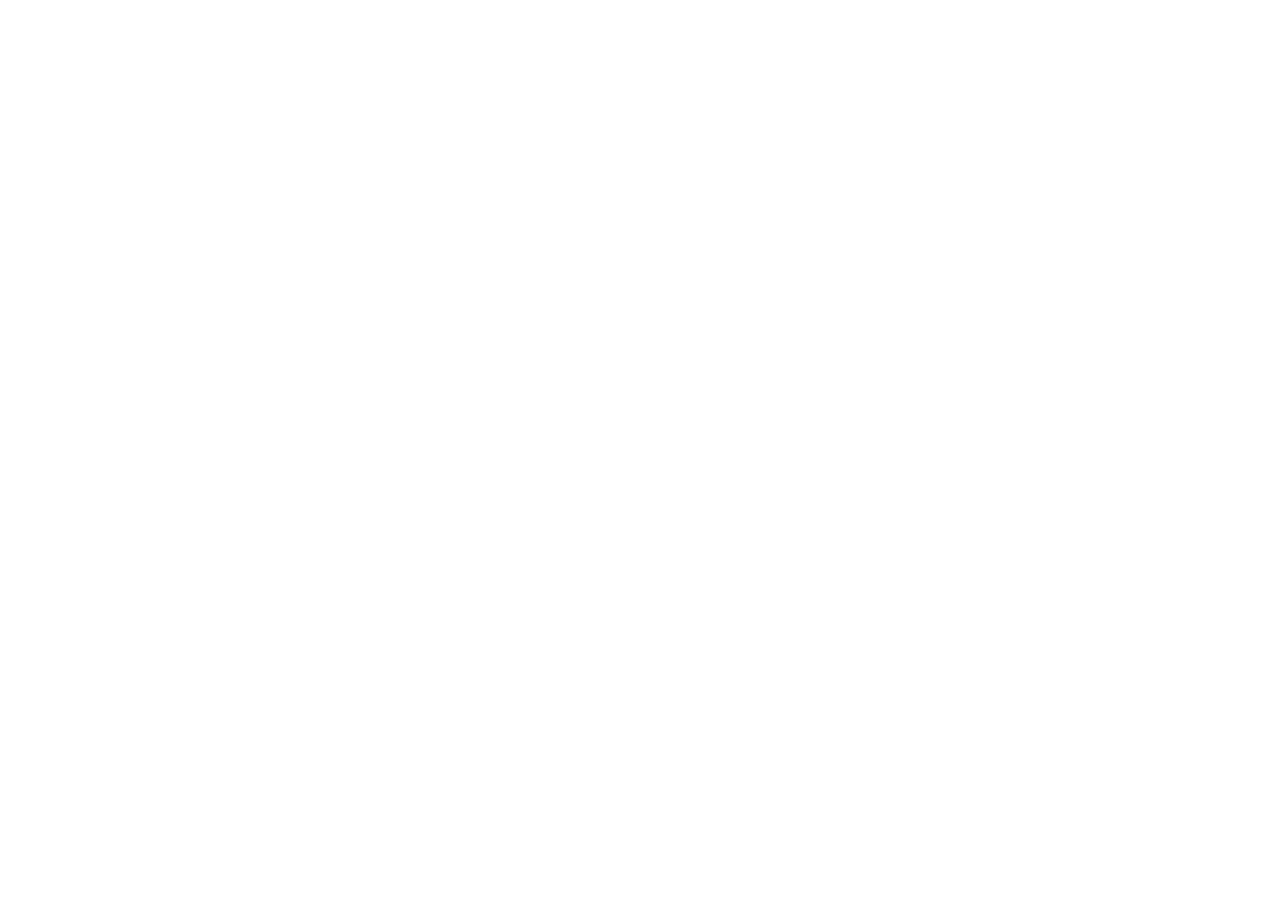
==== index.html @ ec56bc2c "primer guradado" ====
<!DOCTYPE html>
<html lang="es">
<head>
    <meta charset="UTF-8">
    <meta name="viewport" content="width=device-width, initial-scale=1.0">
    <title>PreEngrega📁</title>
</head>
<body>
    
</body>
</html>
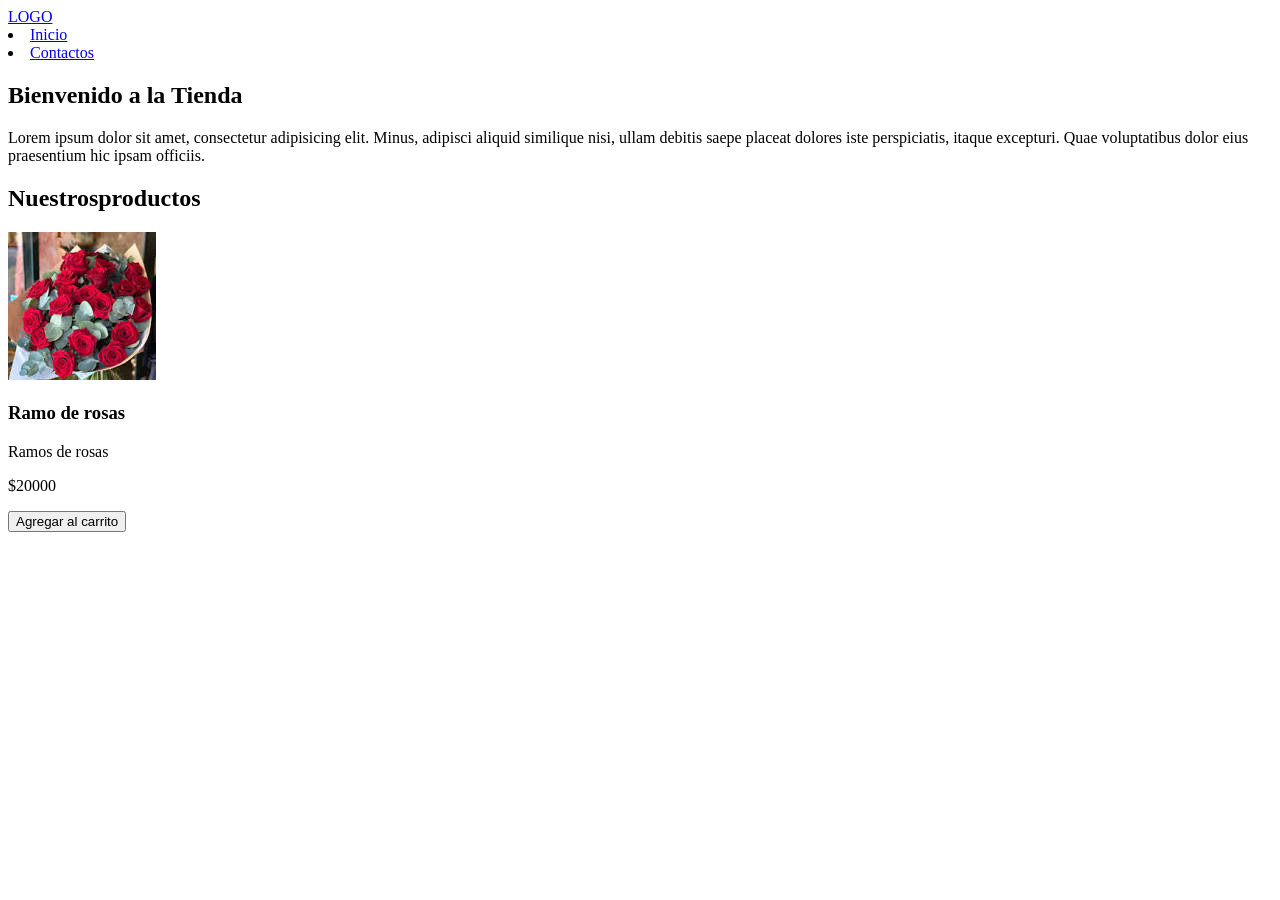
==== commit 63210573: "sesto guardado" ====
--- a/index.html
+++ b/index.html
@@ -4,8 +4,41 @@
     <meta charset="UTF-8">
     <meta name="viewport" content="width=device-width, initial-scale=1.0">
     <title>PreEngrega📁</title>
+    <link rel="stylesheet" href="css/styles.css">
 </head>
 <body>
-    
+    <header>
+        <div class div-logo> <a class="logo" href="/.index.html">LOGO</a></div>
+
+        <nav>
+            <li><a href="./index.html">Inicio</a></li>
+            <li><a href="./pages/contactos.html">Contactos</a></li>
+        </nav>
+
+    </header>
+
+    <main>
+        <section class="inicio">
+            <h1>Bienvenido a la Tienda</h1> 
+            <p>Lorem ipsum dolor sit amet, consectetur adipisicing elit. Minus, adipisci aliquid similique nisi, ullam debitis saepe placeat dolores iste perspiciatis, itaque excepturi. Quae voluptatibus dolor eius praesentium hic ipsam officiis.</p>
+        </section>
+        <section>
+            <h2 class="titulo-productos text-secundary">Nuestrosproductos</h2> 
+            <div class="contenedor-tarjetas">
+
+                <article class="card text dark">
+                <img src="./img/descarga (3).jpg" alt="Rosas">
+                <h3>Ramo de rosas</h3>
+                <p>Ramos de rosas</p>
+                <p>$20000</p>
+                <button class="btn bg-secundary text -dark">Agregar al carrito</button>
+
+                </article>
+
+            </div>
+
+        </section>
+    </main>
+    <footer></footer>
 </body>
 </html>
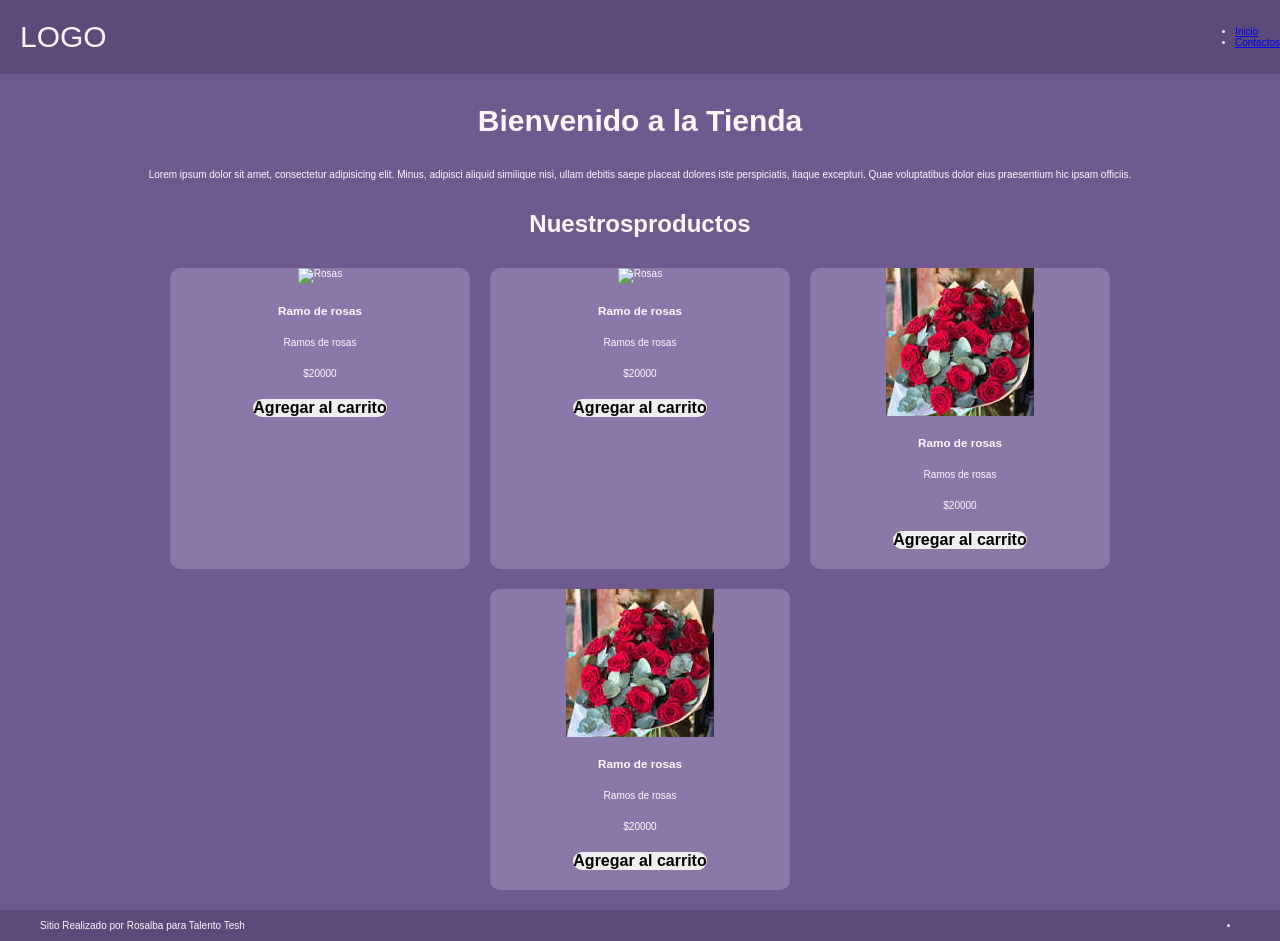
==== commit a88b7424: "7 guaraddado" ====
--- a/index.html
+++ b/index.html
@@ -8,11 +8,13 @@
 </head>
 <body>
     <header>
-        <div class div-logo> <a class="logo" href="/.index.html">LOGO</a></div>
+        <div class div-logo> <a class="logo" href="./index.html">LOGO</a></div>
 
         <nav>
+            <ul>
             <li><a href="./index.html">Inicio</a></li>
             <li><a href="./pages/contactos.html">Contactos</a></li>
+            </ul>
         </nav>
 
     </header>
@@ -27,18 +29,55 @@
             <div class="contenedor-tarjetas">
 
                 <article class="card text dark">
+                <img src="" alt="Rosas">
+                <h3>Ramo de rosas</h3>
+                <p>Ramos de rosas</p>
+                <p>$20000</p>
+                <button class="btn bg-secundary text -dark">Agregar al carrito</button>
+                </article>
+
+
+                <article class="card text dark">
+                <img src="" alt="Rosas">
+                <h3>Ramo de rosas</h3>
+                <p>Ramos de rosas</p>
+                <p>$20000</p>
+                <button class="btn bg-secundary text -dark">Agregar al carrito</button>
+                </article>
+
+
+
+                  <article class="card text dark">
                 <img src="./img/descarga (3).jpg" alt="Rosas">
                 <h3>Ramo de rosas</h3>
                 <p>Ramos de rosas</p>
                 <p>$20000</p>
                 <button class="btn bg-secundary text -dark">Agregar al carrito</button>
+                </article>
 
+
+
+                  <article class="card text dark">
+                <img src="./img/descarga (3).jpg" alt="Rosas">
+                <h3>Ramo de rosas</h3>
+                <p>Ramos de rosas</p>
+                <p>$20000</p>
+                <button class="btn bg-secundary text -dark">Agregar al carrito</button>
                 </article>
+
 
             </div>
 
         </section>
+
     </main>
-    <footer></footer>
+    <footer>
+        <p>Sitio Realizado por Rosalba para Talento Tesh</p>
+        <nav>
+            <ul>
+                <li></li>
+            </ul>
+        </nav>
+    </footer>
 </body>
 </html>
--- a/css/styles.css
+++ b/css/styles.css
@@ -0,0 +1,171 @@
+*{
+margin: 0;
+padding: 0;
+box-sizing: border-box;
+
+}
+
+
+html{
+    font-size: 62.5%;
+
+}
+
+body{
+
+    font-family:"Poppins", sans-serif;
+    font-size: 1.rem;
+    background: #6e5a8e;
+    color: #fff7fb;
+    display: flex;
+    flex-direction: column;
+    min-height: 100vh;
+}
+
+main{
+width: 80%;
+margin: auto;
+padding-bottom: 2rem;
+flex: 1;
+display: flex;
+flex-direction: column;
+align-items: center;
+}
+
+h1{
+    font-size: 3rem;
+    font-weight: 800;
+    line-height: 1.15;
+    margin: 3rem 0;
+}
+
+h2{
+color: #fff7fb;
+font-size: 2.4rem;
+font-weight: 700;
+line-height: 1.2;
+text-align: center;
+margin: 3rem 0;
+}
+
+.btn{
+    border: none;
+    font-size: 1.6rem;
+    font-weight: bold;
+    padding: 1.rem;
+    border-radius: 1rem;
+}
+
+
+header,footer{
+background: #5c4a7a;
+color: #fff7fb;
+width: 100%;
+
+display: flex;
+justify-content: space-between;
+align-items: center;
+
+}
+
+
+footer{
+    padding: 1rem 4rem;
+}
+
+
+.div-logo{
+    margin-left:2rem ;
+    font-weight: bold;
+}
+
+.logo,
+.header-nav a {
+text-decoration: none;
+font-size: 3rem;
+color:inherit;
+display: inline-block;
+padding: 2rem;
+}
+
+.header-nav{
+    margin-right: 2rem;
+
+}
+
+.header-nav ul,
+footer .footer-list{
+    list-style: none;
+    display: flex;
+    gap: 2rem;
+}
+
+
+/* -------------------------------------------------------------------------- */
+/*                                   colores                                  */
+/* -------------------------------------------------------------------------- */
+
+.bg-primary {
+  background-color: #6e5a8e;
+}
+
+.bg-secondary {
+  background-color: #f2c66d;
+}
+
+.text-light {
+  color: #ffffff;
+}
+
+.text-dark {
+  color: #2a1e35;
+}
+
+.text-secondary {
+  color: #f2c66d;
+}
+
+/* -------------------------------------------------------------------------- */
+/*                                    HOME                                    */
+/* -------------------------------------------------------------------------- */
+.inicio{
+    display: flex;
+    justify-content: center;
+    align-items: center;
+    flex-wrap: wrap;
+}
+
+.inicio h1{
+    width: 100%;
+    text-align: center;
+}
+
+.parrafo{
+    width: 80%;
+    text-align: center;
+    font-size: 2rem;
+    padding: 3rem;
+}
+
+
+.contenedor-tarjetas{
+display: flex;
+justify-content: center;
+gap: 2rem;
+flex-wrap: wrap;
+
+}
+
+
+.card{
+    background-color: #8a79a8;
+    width: 30rem;
+    border-radius: 1rem;
+    overflow: hidden;
+
+    display: flex;
+    flex-direction: column;
+    align-items: center;
+    gap: 2rem;
+    padding-bottom: 2rem;
+}
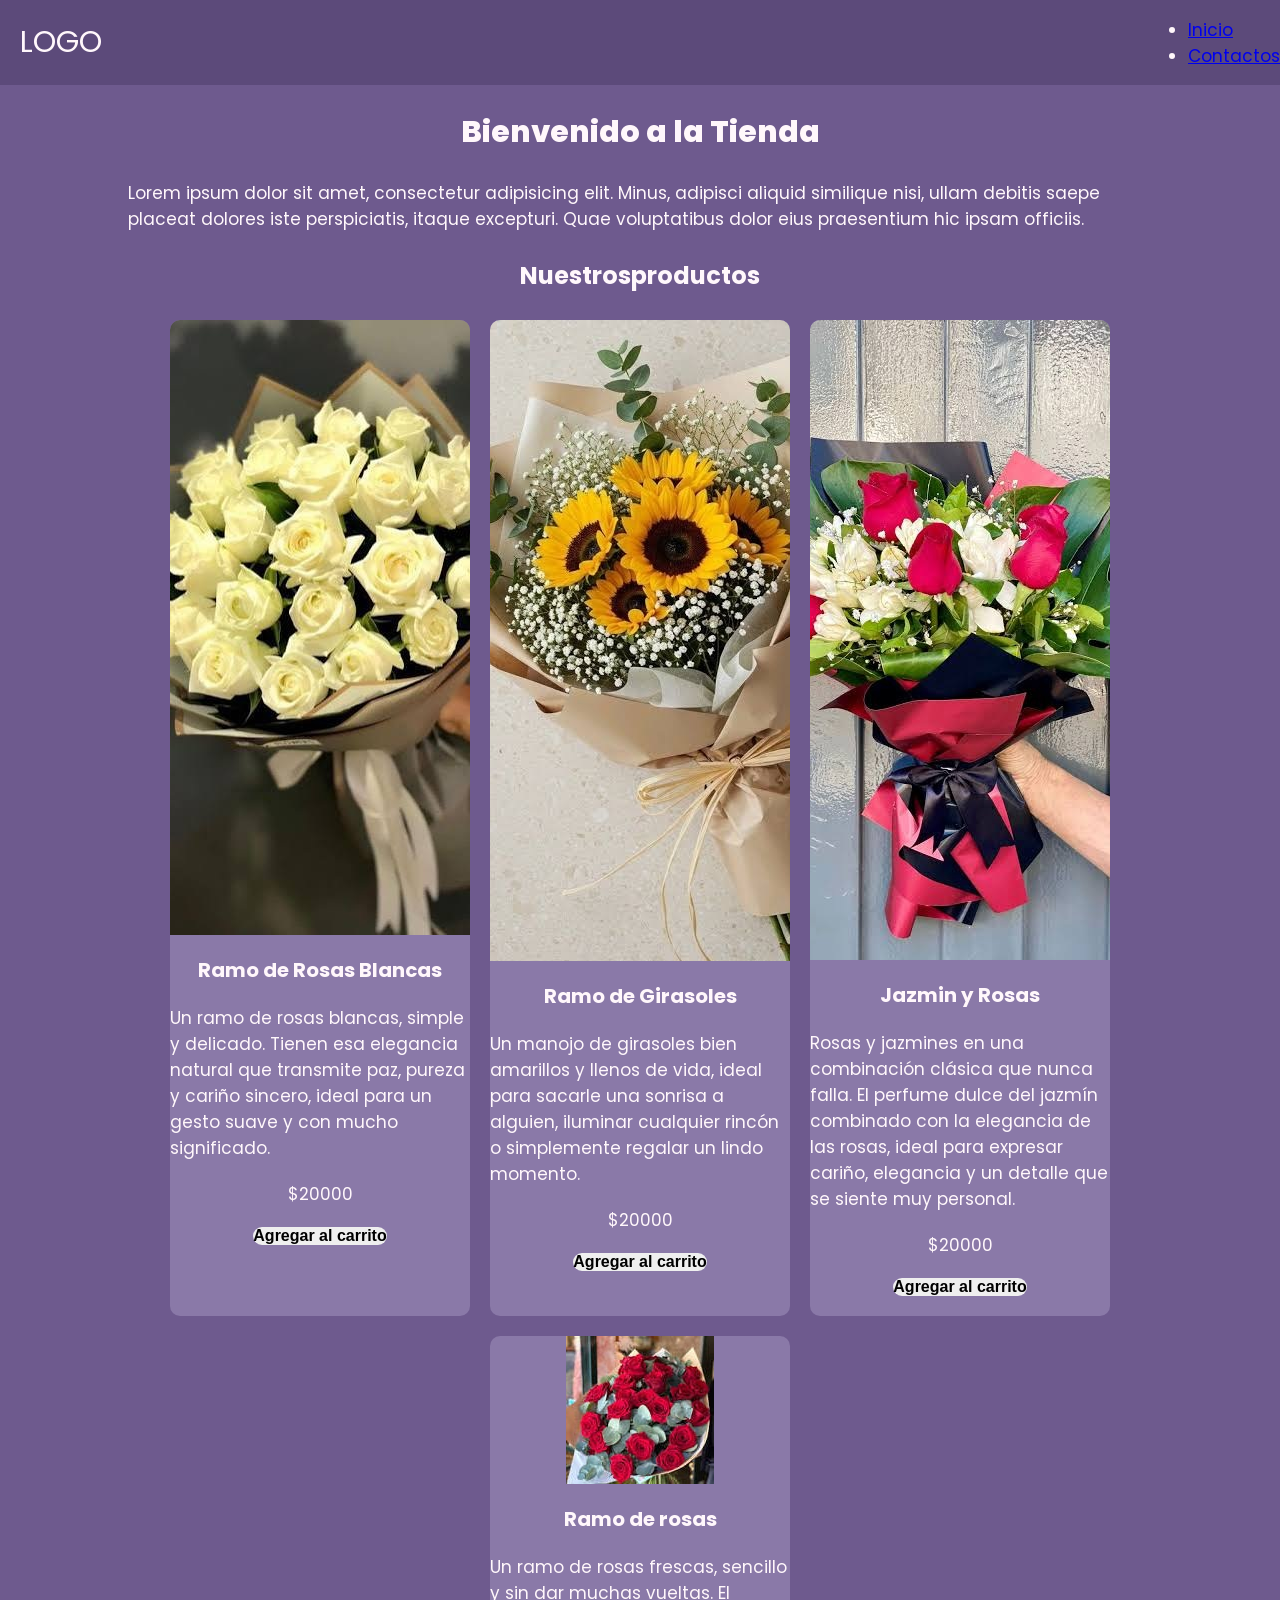
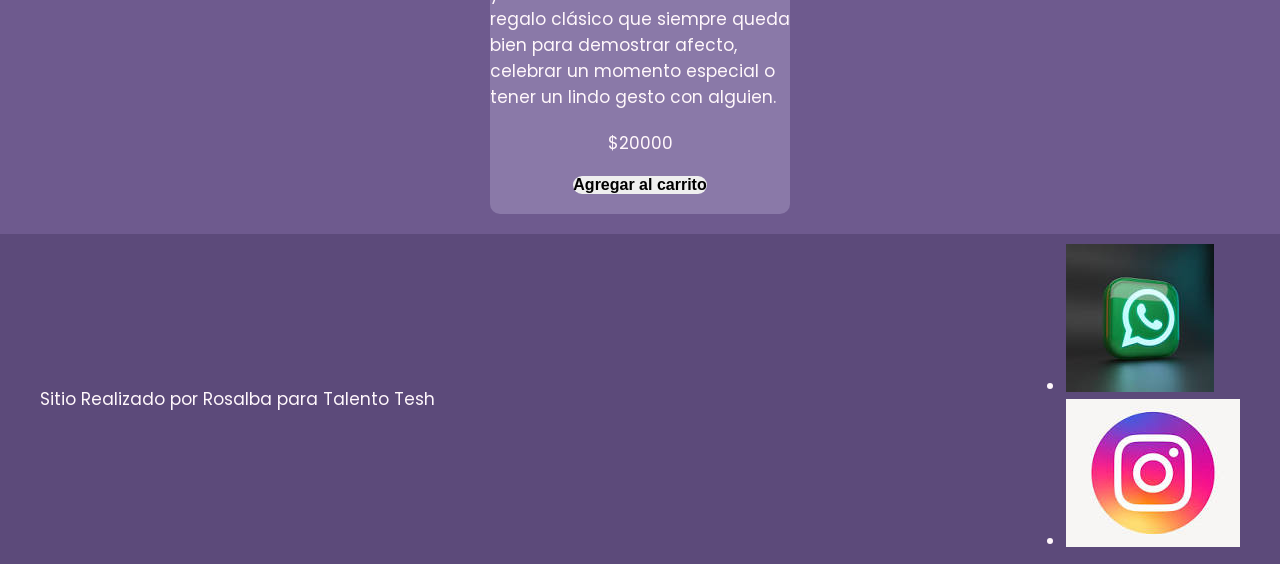
==== commit b4e26b67: "octavo guardado" ====
--- a/index.html
+++ b/index.html
@@ -3,8 +3,10 @@
 <head>
     <meta charset="UTF-8">
     <meta name="viewport" content="width=device-width, initial-scale=1.0">
+    <link href="https://fonts.googleapis.com/css2?family=Poppins:ital,wght@0,100;0,400;0,600;0,700;0,800;1,100;1,400;1,600;1,700&display=swap" rel="stylesheet">
+    <link rel="stylesheet" href="css/styles.css">
     <title>PreEngrega📁</title>
-    <link rel="stylesheet" href="css/styles.css">
+
 </head>
 <body>
     <header>
@@ -12,8 +14,8 @@
 
         <nav>
             <ul>
-            <li><a href="./index.html">Inicio</a></li>
-            <li><a href="./pages/contactos.html">Contactos</a></li>
+            <li><a href="index.html">Inicio</a></li>
+            <li><a href="./pages/contacto.html">Contactos</a></li>
             </ul>
         </nav>
 
@@ -29,18 +31,18 @@
             <div class="contenedor-tarjetas">
 
                 <article class="card text dark">
-                <img src="" alt="Rosas">
-                <h3>Ramo de rosas</h3>
-                <p>Ramos de rosas</p>
+                <img src="./img/Rosasblanca.jpg" alt="Rosas Blancas">
+                <h3>Ramo de Rosas Blancas</h3>
+                <p>Un ramo de rosas blancas, simple y delicado. Tienen esa elegancia natural que transmite paz, pureza y cariño sincero, ideal para un gesto suave y con mucho significado.</p>
                 <p>$20000</p>
                 <button class="btn bg-secundary text -dark">Agregar al carrito</button>
                 </article>
 
 
                 <article class="card text dark">
-                <img src="" alt="Rosas">
-                <h3>Ramo de rosas</h3>
-                <p>Ramos de rosas</p>
+               <img src="./img/Girasole.jpg" alt="Girasoles">
+                <h3>Ramo de Girasoles</h3>
+                <p>Un manojo de girasoles bien amarillos y llenos de vida, ideal para sacarle una sonrisa a alguien, iluminar cualquier rincón o simplemente regalar un lindo momento.</p>
                 <p>$20000</p>
                 <button class="btn bg-secundary text -dark">Agregar al carrito</button>
                 </article>
@@ -48,9 +50,9 @@
 
 
                   <article class="card text dark">
-                <img src="./img/descarga (3).jpg" alt="Rosas">
-                <h3>Ramo de rosas</h3>
-                <p>Ramos de rosas</p>
+                <img src="./img/JaminyRosa.jpg" alt="Jazmin y Rosas">
+                <h3>Jazmin y Rosas</h3>
+                <p>Rosas y jazmines en una combinación clásica que nunca falla. El perfume dulce del jazmín combinado con la elegancia de las rosas, ideal para expresar cariño, elegancia y un detalle que se siente muy personal.</p>
                 <p>$20000</p>
                 <button class="btn bg-secundary text -dark">Agregar al carrito</button>
                 </article>
@@ -58,9 +60,9 @@
 
 
                   <article class="card text dark">
-                <img src="./img/descarga (3).jpg" alt="Rosas">
+                <img src="./img/rosas.jpg" alt="Rosas">
                 <h3>Ramo de rosas</h3>
-                <p>Ramos de rosas</p>
+                <p>Un ramo de rosas frescas, sencillo y sin dar muchas vueltas. El regalo clásico que siempre queda bien para demostrar afecto, celebrar un momento especial o tener un lindo gesto con alguien.</p>
                 <p>$20000</p>
                 <button class="btn bg-secundary text -dark">Agregar al carrito</button>
                 </article>
@@ -75,7 +77,8 @@
         <p>Sitio Realizado por Rosalba para Talento Tesh</p>
         <nav>
             <ul>
-                <li></li>
+                <li><img src="./img/whatsapp.jpg" alt="logo whatsapp"></li>
+                <li><img src="./img/instagram.jpg" alt="logo instagram"></li>
             </ul>
         </nav>
     </footer>
--- a/css/styles.css
+++ b/css/styles.css
@@ -12,9 +12,8 @@
 }
 
 body{
-
-    font-family:"Poppins", sans-serif;
-    font-size: 1.rem;
+    font-family: "Poppins",sans-serif;
+    font-size: 1.7rem;
     background: #6e5a8e;
     color: #fff7fb;
     display: flex;
@@ -168,4 +167,5 @@
     align-items: center;
     gap: 2rem;
     padding-bottom: 2rem;
-}+}
+
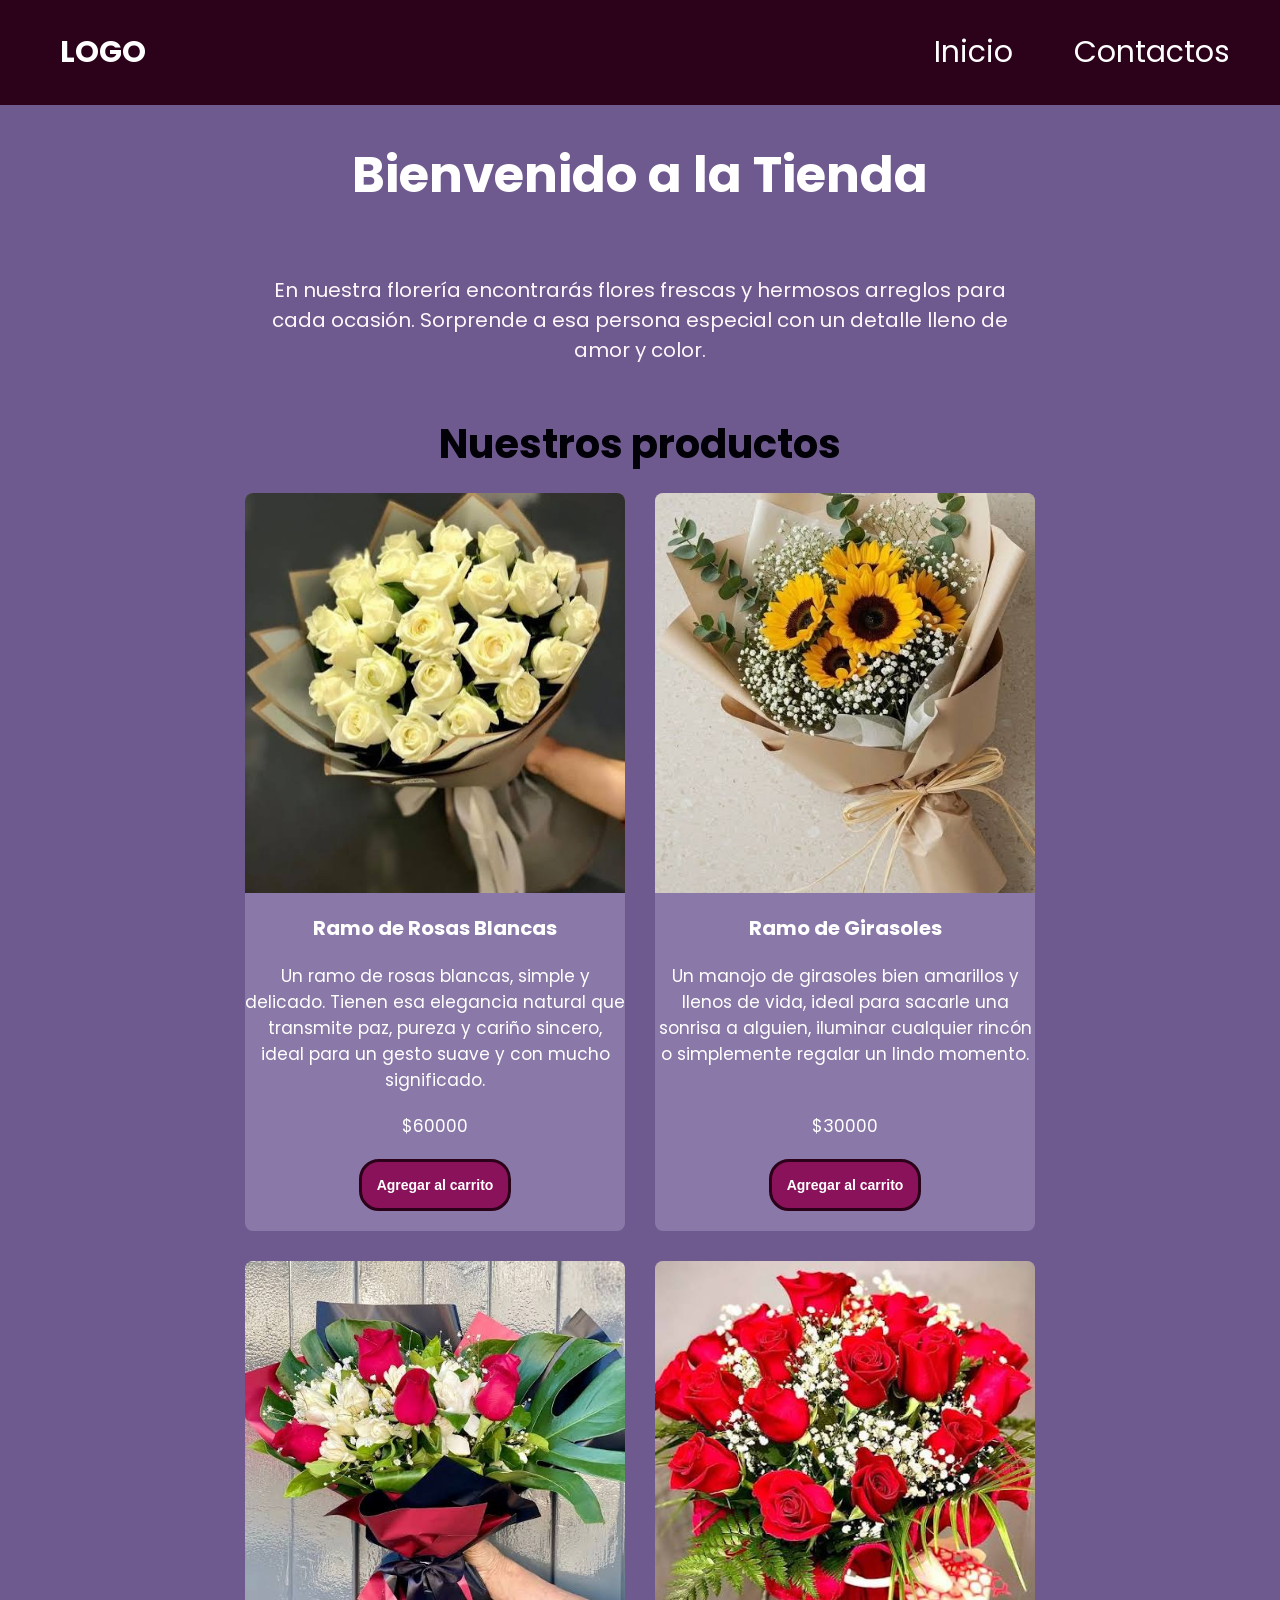
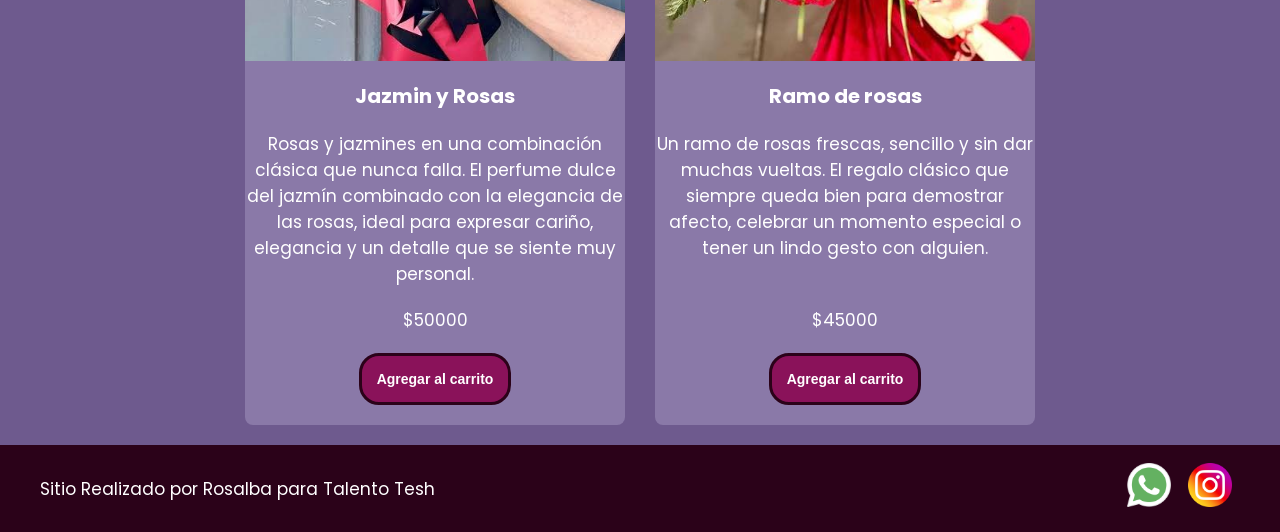
==== commit 94441897: "pre engrega 10" ====
--- a/index.html
+++ b/index.html
@@ -1,86 +1,104 @@
-<!DOCTYPE html>
+<!doctype html>
 <html lang="es">
-<head>
-    <meta charset="UTF-8">
-    <meta name="viewport" content="width=device-width, initial-scale=1.0">
-    <link href="https://fonts.googleapis.com/css2?family=Poppins:ital,wght@0,100;0,400;0,600;0,700;0,800;1,100;1,400;1,600;1,700&display=swap" rel="stylesheet">
-    <link rel="stylesheet" href="css/styles.css">
+  <head>
+    <meta charset="UTF-8" />
+    <meta name="viewport" content="width=device-width, initial-scale=1.0" />
+    <link
+      href="https://fonts.googleapis.com/css2?family=Poppins:ital,wght@0,100;0,400;0,600;0,700;0,800;1,100;1,400;1,600;1,700&display=swap"
+      rel="stylesheet"
+    />
+    <link rel="stylesheet" href="css/styles.css" />
     <title>PreEngrega📁</title>
+  </head>
+  <body>
+    <header>
+      <div class="div-logo"><a class="logo" href="./index.html">LOGO</a></div>
 
-</head>
-<body>
-    <header>
-        <div class div-logo> <a class="logo" href="./index.html">LOGO</a></div>
-
-        <nav>
-            <ul>
-            <li><a href="index.html">Inicio</a></li>
-            <li><a href="./pages/contacto.html">Contactos</a></li>
-            </ul>
-        </nav>
-
+      <nav class="header-nav">
+        <ul>
+          <li><a href="index.html">Inicio</a></li>
+          <li><a href="./pages/contacto.html">Contactos</a></li>
+        </ul>
+      </nav>
     </header>
 
     <main>
-        <section class="inicio">
-            <h1>Bienvenido a la Tienda</h1> 
-            <p>Lorem ipsum dolor sit amet, consectetur adipisicing elit. Minus, adipisci aliquid similique nisi, ullam debitis saepe placeat dolores iste perspiciatis, itaque excepturi. Quae voluptatibus dolor eius praesentium hic ipsam officiis.</p>
-        </section>
-        <section>
-            <h2 class="titulo-productos text-secundary">Nuestrosproductos</h2> 
-            <div class="contenedor-tarjetas">
+      <section class="inicio">
+        <h1>Bienvenido a la Tienda</h1>
+        <p class="parrafo">
+         En nuestra florería encontrarás flores frescas y hermosos arreglos para cada ocasión. Sorprende a esa persona especial con un detalle lleno de amor y color.
+        </p>
+      </section>
+      <section>
+        <h2 class="titulo-productos text-secondary">Nuestros productos</h2>
+        <div class="contenedor-tarjetas">
+          <article class="card text-dark">
+            <img src="./img/Rosasblanca.jpg" alt="Rosas Blancas"  />
+            <h3>Ramo de Rosas Blancas</h3>
+            <p>
+              Un ramo de rosas blancas, simple y delicado. Tienen esa elegancia
+              natural que transmite paz, pureza y cariño sincero, ideal para un
+              gesto suave y con mucho significado.
+            </p>
+            <p>$60000</p>
+            <button class="btn bg-secondary text-dark">
+              Agregar al carrito
+            </button>
+          </article>
 
-                <article class="card text dark">
-                <img src="./img/Rosasblanca.jpg" alt="Rosas Blancas">
-                <h3>Ramo de Rosas Blancas</h3>
-                <p>Un ramo de rosas blancas, simple y delicado. Tienen esa elegancia natural que transmite paz, pureza y cariño sincero, ideal para un gesto suave y con mucho significado.</p>
-                <p>$20000</p>
-                <button class="btn bg-secundary text -dark">Agregar al carrito</button>
-                </article>
+          <article class="card text-dark">
+            <img src="./img/Girasole.jpg" alt="Girasoles" />
+            <h3>Ramo de Girasoles</h3>
+            <p>
+              Un manojo de girasoles bien amarillos y llenos de vida, ideal para
+              sacarle una sonrisa a alguien, iluminar cualquier rincón o
+              simplemente regalar un lindo momento.
+            </p>
+            <p>$30000</p>
+             <button class="btn bg-secondary text-dark">
+              Agregar al carrito
+            </button>
+          </article>
 
+          <article class="card text-dark">
+            <img src="./img/JaminyRosa.jpg" alt="Jazmin y Rosas "  />
+            <h3>Jazmin y Rosas</h3>
+            <p>
+              Rosas y jazmines en una combinación clásica que nunca falla. El
+              perfume dulce del jazmín combinado con la elegancia de las rosas,
+              ideal para expresar cariño, elegancia y un detalle que se siente
+              muy personal.
+            </p>
+            <p>$50000</p>
+             <button class="btn bg-secondary text-dark">
+              Agregar al carrito
+            </button>
+          </article>
 
-                <article class="card text dark">
-               <img src="./img/Girasole.jpg" alt="Girasoles">
-                <h3>Ramo de Girasoles</h3>
-                <p>Un manojo de girasoles bien amarillos y llenos de vida, ideal para sacarle una sonrisa a alguien, iluminar cualquier rincón o simplemente regalar un lindo momento.</p>
-                <p>$20000</p>
-                <button class="btn bg-secundary text -dark">Agregar al carrito</button>
-                </article>
-
-
-
-                  <article class="card text dark">
-                <img src="./img/JaminyRosa.jpg" alt="Jazmin y Rosas">
-                <h3>Jazmin y Rosas</h3>
-                <p>Rosas y jazmines en una combinación clásica que nunca falla. El perfume dulce del jazmín combinado con la elegancia de las rosas, ideal para expresar cariño, elegancia y un detalle que se siente muy personal.</p>
-                <p>$20000</p>
-                <button class="btn bg-secundary text -dark">Agregar al carrito</button>
-                </article>
-
-
-
-                  <article class="card text dark">
-                <img src="./img/rosas.jpg" alt="Rosas">
-                <h3>Ramo de rosas</h3>
-                <p>Un ramo de rosas frescas, sencillo y sin dar muchas vueltas. El regalo clásico que siempre queda bien para demostrar afecto, celebrar un momento especial o tener un lindo gesto con alguien.</p>
-                <p>$20000</p>
-                <button class="btn bg-secundary text -dark">Agregar al carrito</button>
-                </article>
-
-
-            </div>
-
-        </section>
-
+          <article class="card text-dark">
+            <img src="./img/ramorosas.jpg" alt="Rosas"   />
+            <h3>Ramo de rosas</h3>
+            <p>
+              Un ramo de rosas frescas, sencillo y sin dar muchas vueltas. El
+              regalo clásico que siempre queda bien para demostrar afecto,
+              celebrar un momento especial o tener un lindo gesto con alguien.
+            </p>
+            <p>$45000</p>
+             <button class="btn bg-secondary text-dark">
+              Agregar al carrito
+            </button>
+          </article>
+        </div>
+      </section>
     </main>
     <footer>
-        <p>Sitio Realizado por Rosalba para Talento Tesh</p>
-        <nav>
-            <ul>
-                <li><img src="./img/whatsapp.jpg" alt="logo whatsapp"></li>
-                <li><img src="./img/instagram.jpg" alt="logo instagram"></li>
-            </ul>
-        </nav>
+      <p>Sitio Realizado por Rosalba para Talento Tesh</p>
+      <nav>
+        <ul class="footer-list">
+          <li><img src="./img/whatsapp_1384055.png" alt="logo whatsapp"/></li>
+          <li><img src="./img/social_15707749.png" alt="logo instagram"/></li>
+        </ul>
+      </nav>
     </footer>
-</body>
-</html>+  </body>
+</html>
--- a/css/styles.css
+++ b/css/styles.css
@@ -32,35 +32,36 @@
 }
 
 h1{
-    font-size: 3rem;
-    font-weight: 800;
-    line-height: 1.15;
-    margin: 3rem 0;
+    color: #fff;
+    font-size:5rem;
+    font-weight: 700;
+    line-height: 1.8;
+    margin: 2.5rem 0;
 }
 
 h2{
-color: #fff7fb;
-font-size: 2.4rem;
+color: #130e57;
+font-size: 4rem;
 font-weight: 700;
 line-height: 1.2;
 text-align: center;
-margin: 3rem 0;
+margin: 2.5rem 0;
 }
 
 .btn{
-    border: none;
-    font-size: 1.6rem;
+    border: solid rgb(43, 2, 25);
+    font-size: 1.4rem;
     font-weight: bold;
-    padding: 1.rem;
-    border-radius: 1rem;
+    padding: 1.5rem;
+    border-radius:2rem;
+    cursor: pointer;
 }
 
 
 header,footer{
-background: #5c4a7a;
-color: #fff7fb;
+background: rgb(43, 2, 25);
+color: #fff;
 width: 100%;
-
 display: flex;
 justify-content: space-between;
 align-items: center;
@@ -74,7 +75,7 @@
 
 
 .div-logo{
-    margin-left:2rem ;
+    margin-left:3rem;
     font-weight: bold;
 }
 
@@ -84,7 +85,7 @@
 font-size: 3rem;
 color:inherit;
 display: inline-block;
-padding: 2rem;
+padding: 3rem;
 }
 
 .header-nav{
@@ -96,7 +97,17 @@
 footer .footer-list{
     list-style: none;
     display: flex;
-    gap: 2rem;
+    gap: 0.1rem;
+}
+
+.footer-list li{
+ padding: 0.5rem;   
+}
+
+
+.footer-list img{
+    width:5rem ;
+    padding: 0.3rem;
 }
 
 
@@ -109,7 +120,7 @@
 }
 
 .bg-secondary {
-  background-color: #f2c66d;
+  background-color: #8a125a;
 }
 
 .text-light {
@@ -117,11 +128,12 @@
 }
 
 .text-dark {
-  color: #2a1e35;
+  color: #fff;
+  text-align: center;
 }
 
 .text-secondary {
-  color: #f2c66d;
+  color: #020107;
 }
 
 /* -------------------------------------------------------------------------- */
@@ -150,16 +162,19 @@
 .contenedor-tarjetas{
 display: flex;
 justify-content: center;
-gap: 2rem;
+gap: 3rem;
 flex-wrap: wrap;
+align-items: stretch
+
 
 }
 
 
 .card{
+   
     background-color: #8a79a8;
-    width: 30rem;
-    border-radius: 1rem;
+    width: 38rem;
+    border-radius: 0.8rem;
     overflow: hidden;
 
     display: flex;
@@ -167,5 +182,16 @@
     align-items: center;
     gap: 2rem;
     padding-bottom: 2rem;
+    
 }
 
+.card img{
+ width: 100%;   
+ height: 40rem;
+object-fit: cover;
+
+}
+
+.card p:last-of-type {
+    margin-top: auto;
+}
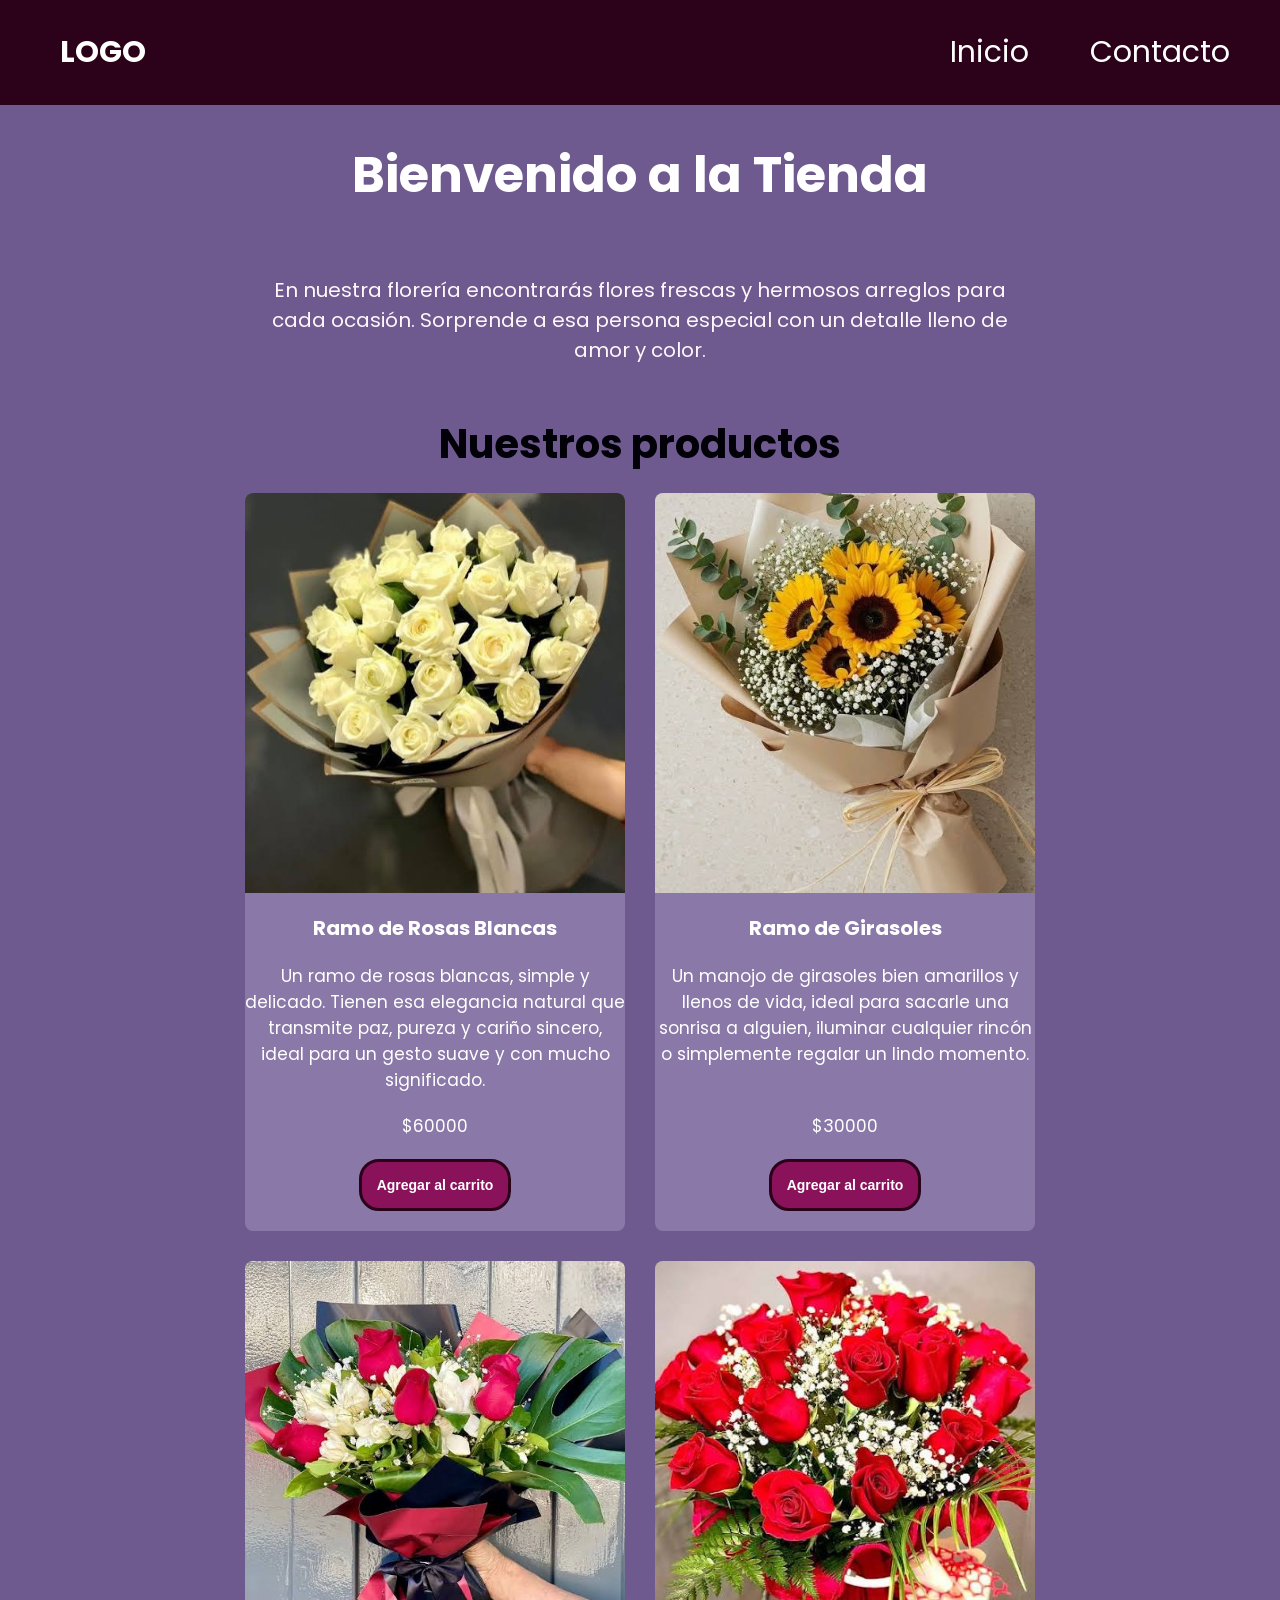
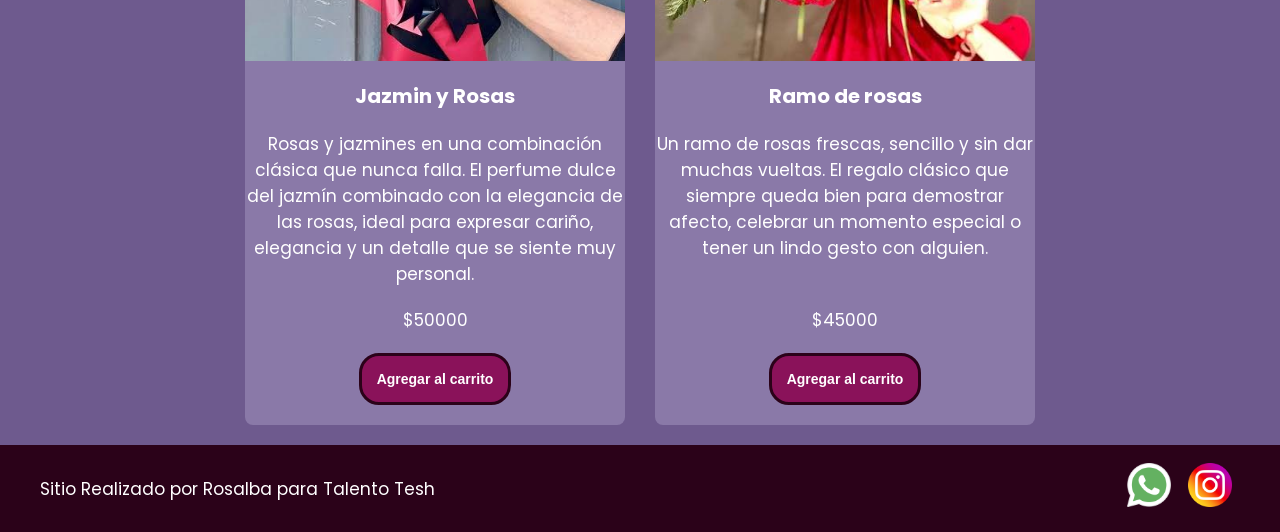
==== commit af92fc45: "guardando preentrega" ====
--- a/index.html
+++ b/index.html
@@ -17,7 +17,7 @@
       <nav class="header-nav">
         <ul>
           <li><a href="index.html">Inicio</a></li>
-          <li><a href="./pages/contacto.html">Contactos</a></li>
+          <li><a href="./pages/contacto.html">Contacto</a></li>
         </ul>
       </nav>
     </header>
--- a/css/styles.css
+++ b/css/styles.css
@@ -194,4 +194,18 @@
 
 .card p:last-of-type {
     margin-top: auto;
+}
+
+/* -------------------------------------------------------------------------- */
+/*                                  CONTACTOS                                 */
+/* -------------------------------------------------------------------------- */
+
+
+.contacto {
+    width: 100%;
+    max-width: 60rem;
+    margin: 2rem auto;
+    padding: 2rem;
+    background-color: #8a79a8;
+    border-radius: 1rem;
 }
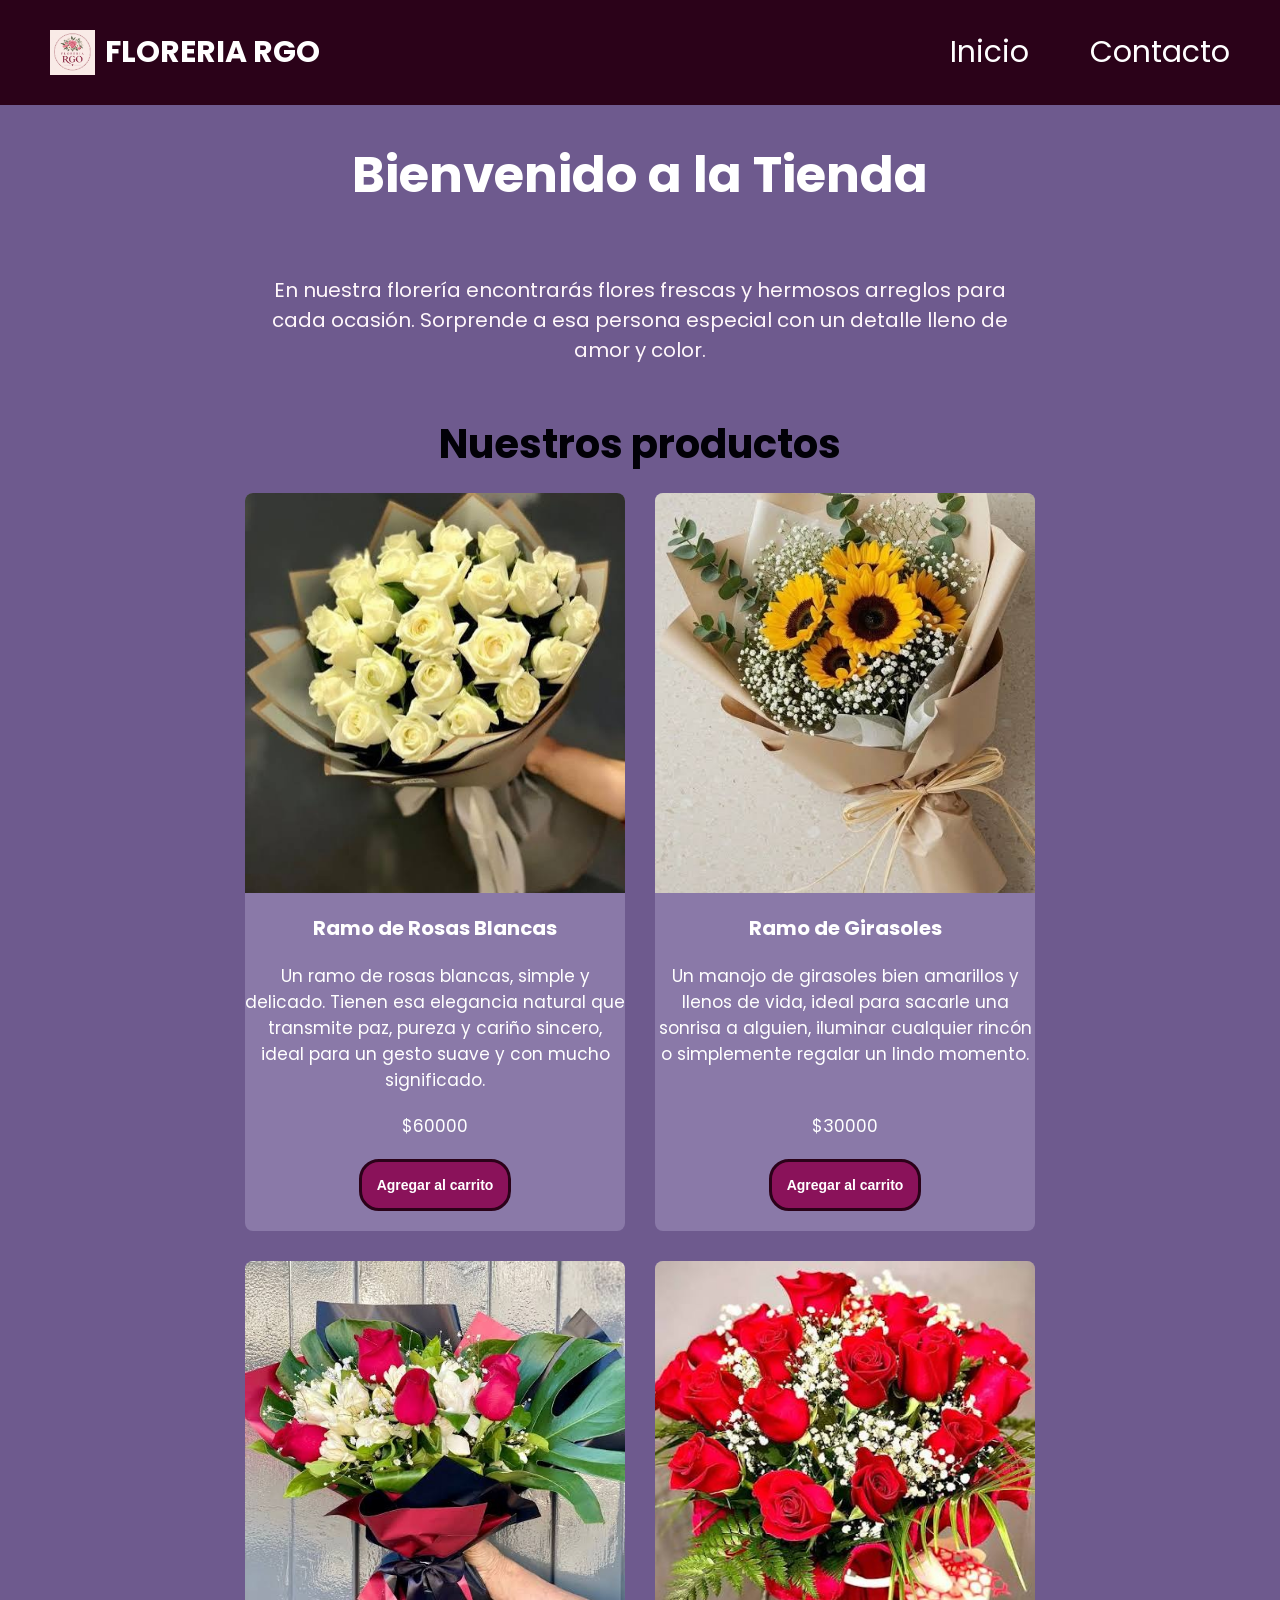
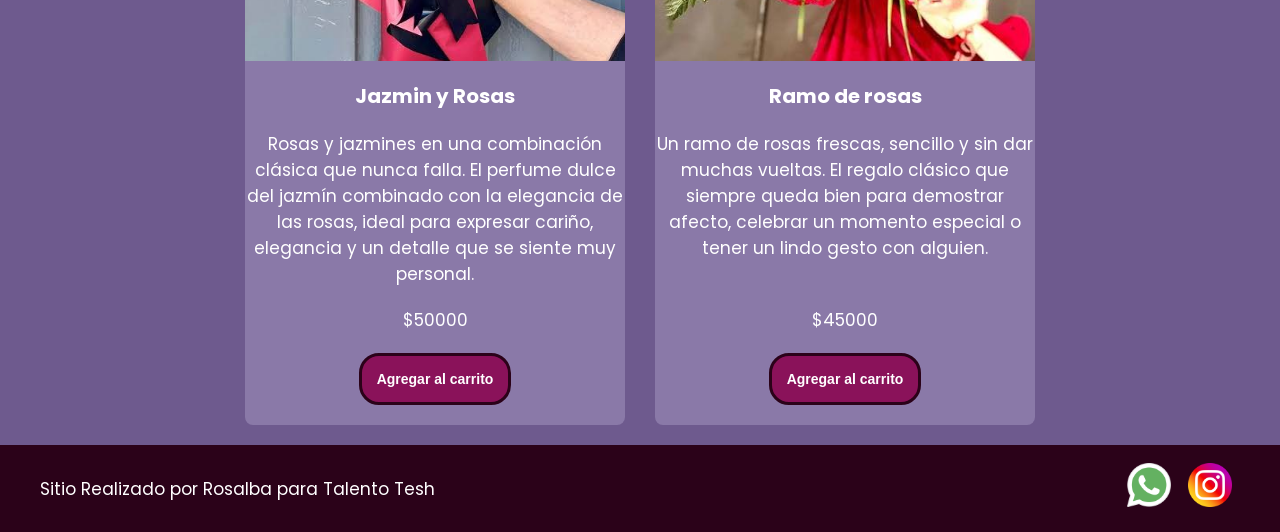
==== commit 3dae41d2: "trabajo terminado" ====
--- a/index.html
+++ b/index.html
@@ -12,7 +12,7 @@
   </head>
   <body>
     <header>
-      <div class="div-logo"><a class="logo" href="./index.html">LOGO</a></div>
+      <div class="div-logo"><a class="logo" href="./index.html"> <img src="./img/RGO.png" alt="Logo  Floreria RGO" class="img-logo">FLORERIA RGO</a></div>
 
       <nav class="header-nav">
         <ul>
--- a/css/styles.css
+++ b/css/styles.css
@@ -208,4 +208,68 @@
     padding: 2rem;
     background-color: #8a79a8;
     border-radius: 1rem;
-}+}
+
+
+.formulario-contacto {
+    display: flex;
+    flex-direction: column;
+    gap: 1.5rem;
+}
+
+.titulo-contacto {
+    text-align: center;
+    margin-bottom: 2rem;
+}
+
+.campo-form {
+    display: flex;
+    flex-direction: column;
+    gap: 0.5rem;
+}
+
+.campo-form label {
+    font-weight: 600;
+    color: #fff;
+    font-size: 1.6rem;
+}
+
+.campo-form input,
+.campo-form textarea {
+    width: 100%;
+    padding: 1.2rem;
+    border: none;
+    border-radius: 0.8rem;
+    font-size: 1.5rem;
+    font-family: inherit;
+}
+
+.formulario-contacto .btn {
+    margin-top: 2rem;
+    align-self: center;
+}
+
+.contacto button,
+.formulario-contacto .btn {
+    margin-top: 1rem;
+}
+
+/* -------------------------------------------------------------------------- */
+/*                                    LOGO                                    */
+/* -------------------------------------------------------------------------- */
+.logo {
+    text-decoration: none;
+    font-size: 3rem;
+    color: inherit;
+    display: inline-flex; 
+    align-items: center;   
+    gap: 1rem;              
+    padding: 2rem;
+}
+
+
+.img-logo {
+    height:4.5rem;
+    width: auto;
+    object-fit: contain;
+    }
